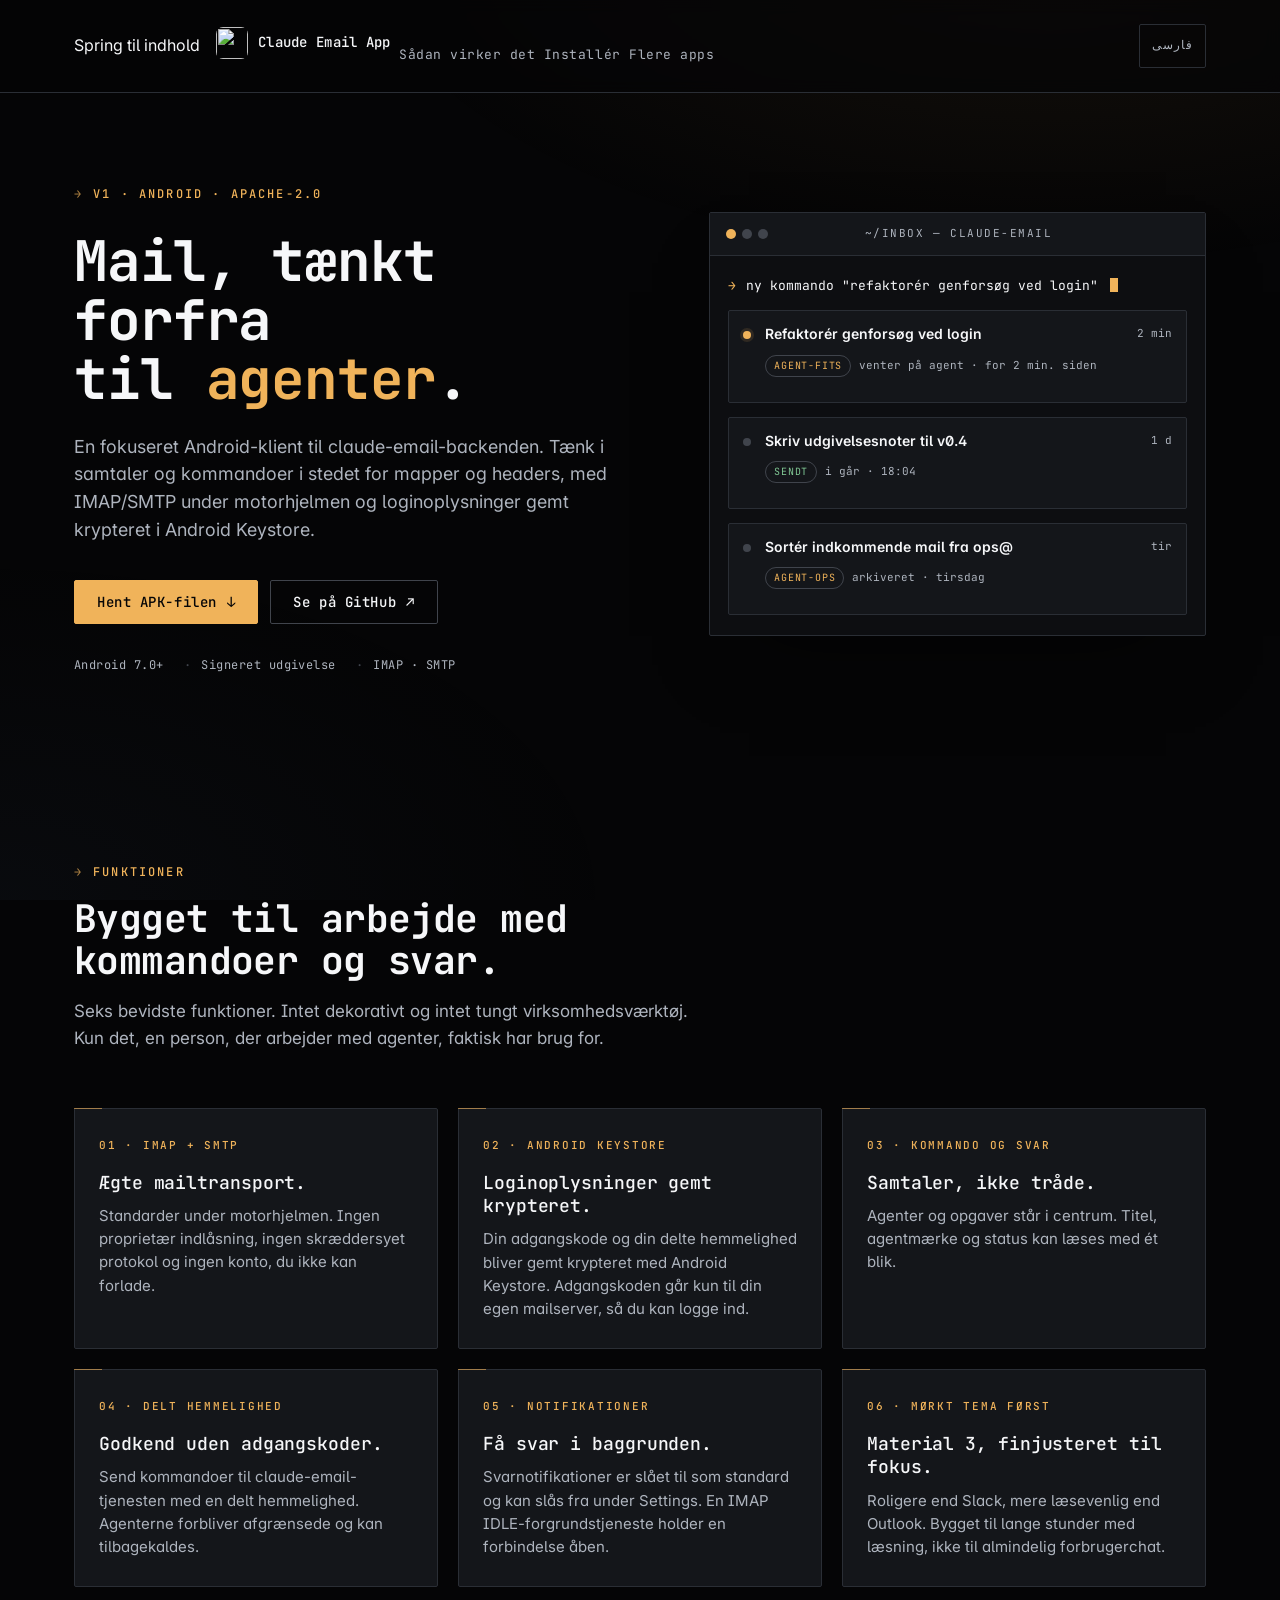
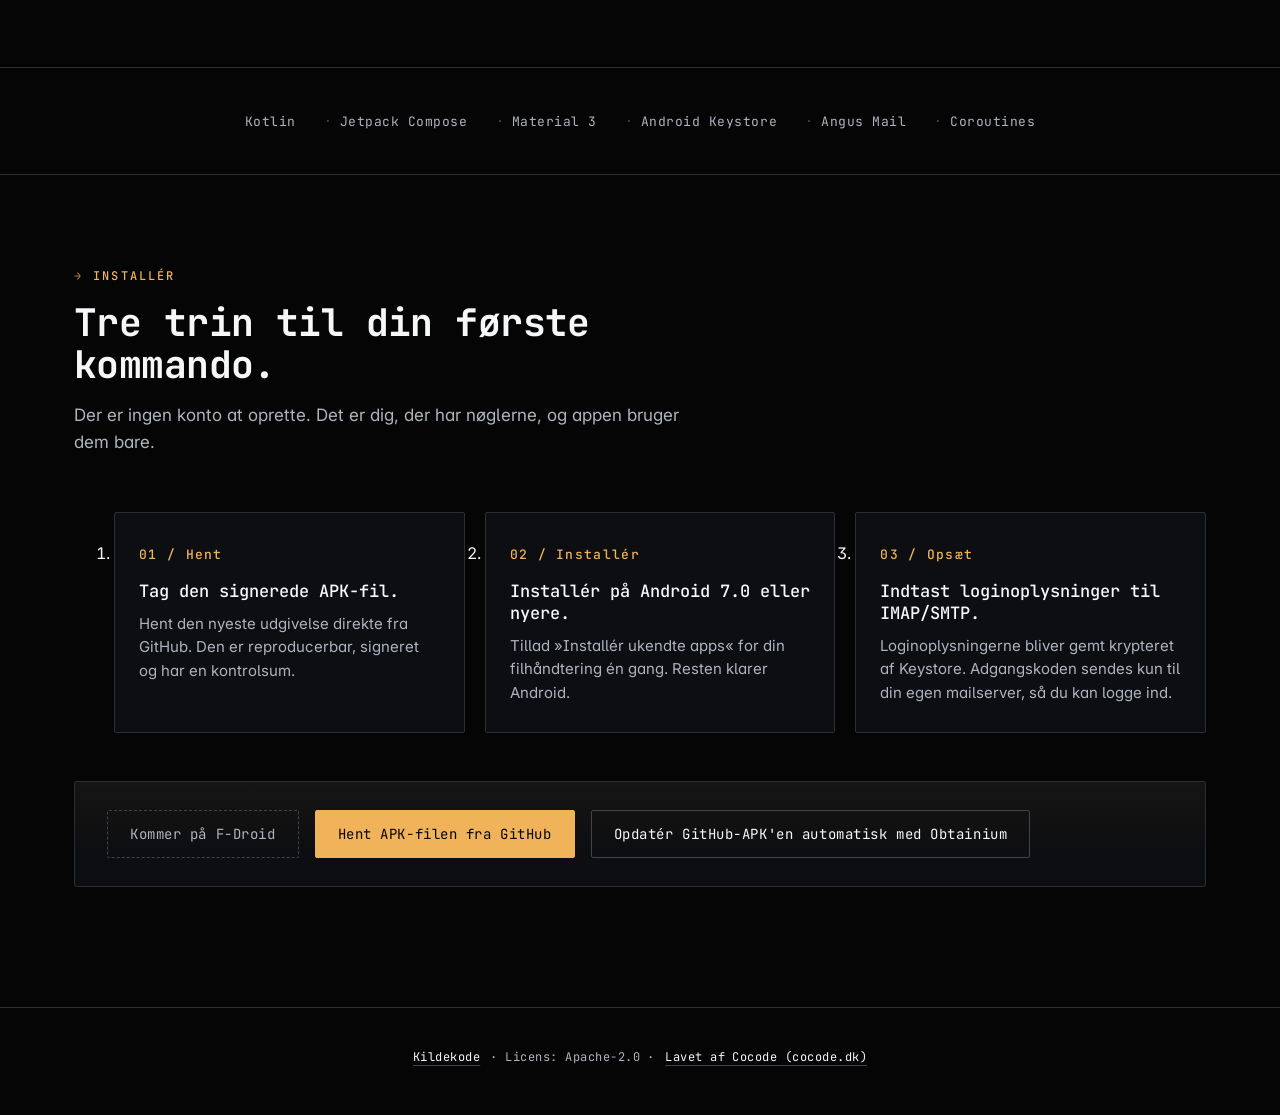
==== website/da/index.html @ 22bab73a "feat: Danish app text, store listing and site (draft for review) Adds values-da/strings.xml, the da-" ====
<!doctype html>
<html lang="da">
<head>
  <meta charset="utf-8" />
  <meta name="viewport" content="width=device-width, initial-scale=1, viewport-fit=cover" />
  <meta name="color-scheme" content="dark" />
  <meta name="theme-color" content="#050506" />

  <title>Claude Email: Android-mailklient til claude-email-agenter</title>
  <meta name="description" content="Fokuseret Android-mailklient til claude-email-backenden. IMAP/SMTP, loginoplysninger gemt med Android Keystore og en brugerflade bygget om kommandoer og svar til agenter og opgaver." />
  <meta name="robots" content="index, follow" />
  <link rel="canonical" href="https://cocodedk.github.io/Claude-Email-App/da/" />
  <link rel="icon" type="image/svg+xml" href="../favicon.svg" />

  <link rel="alternate" hreflang="en"        href="https://cocodedk.github.io/Claude-Email-App/" />
  <link rel="alternate" hreflang="da"        href="https://cocodedk.github.io/Claude-Email-App/da/" />
  <link rel="alternate" hreflang="fa"        href="https://cocodedk.github.io/Claude-Email-App/fa/" />
  <link rel="alternate" hreflang="x-default" href="https://cocodedk.github.io/Claude-Email-App/" />

  <meta property="og:type" content="website" />
  <meta property="og:site_name" content="Claude Email" />
  <meta property="og:title" content="Claude Email: Android-mailklient til claude-email-agenter" />
  <meta property="og:description" content="Fokuseret Android-mailklient til claude-email-backenden. IMAP/SMTP, krypteret lagring af loginoplysninger og en brugerflade bygget om kommandoer og svar." />
  <meta property="og:url" content="https://cocodedk.github.io/Claude-Email-App/da/" />
  <meta property="og:image" content="https://cocodedk.github.io/Claude-Email-App/og.png" />
  <meta property="og:image:width" content="1200" />
  <meta property="og:image:height" content="630" />
  <meta property="og:image:alt" content="Claude Email: Android-klient til claude-email-backenden" />
  <meta property="og:locale" content="da_DK" />
  <meta property="og:locale:alternate" content="en_US" />
  <meta property="og:locale:alternate" content="fa_IR" />

  <meta name="twitter:card" content="summary_large_image" />
  <meta name="twitter:title" content="Claude Email: Android-mailklient til claude-email-agenter" />
  <meta name="twitter:description" content="Fokuseret Android-mailklient til claude-email-backenden." />
  <meta name="twitter:image" content="https://cocodedk.github.io/Claude-Email-App/og.png" />
  <meta name="twitter:image:alt" content="Claude Email: Android-klient" />

  <link rel="preconnect" href="https://fonts.googleapis.com" />
  <link rel="preconnect" href="https://fonts.gstatic.com" crossorigin />
  <link href="https://fonts.googleapis.com/css2?family=Inter:wght@400;500;600&family=JetBrains+Mono:wght@400;500;700&display=swap" rel="stylesheet" />

  <link rel="stylesheet" href="../styles.css" />
  <link rel="stylesheet" href="../css/shared-blocks.css" />

  <script type="application/ld+json">
  {
    "@context": "https://schema.org",
    "@type": "MobileApplication",
    "name": "Claude Email",
    "inLanguage": "da",
    "description": "Android-mailklient til claude-email-backenden. IMAP/SMTP, loginoplysninger gemt med Android Keystore og en brugerflade bygget om kommandoer og svar.",
    "url": "https://cocodedk.github.io/Claude-Email-App/da/",
    "downloadUrl": "https://github.com/cocodedk/Claude-Email-App/releases/latest/download/Claude-Email-App.apk",
    "applicationCategory": "CommunicationApplication",
    "operatingSystem": "Android 7.0+",
    "offers": { "@type": "Offer", "price": "0", "priceCurrency": "USD" },
    "author": {
      "@type": "Person",
      "name": "Babak Bandpey",
      "url": "https://cocode.dk",
      "sameAs": ["https://linkedin.com/in/babakbandpey", "https://github.com/cocodedk"]
    },
    "codeRepository": "https://github.com/cocodedk/Claude-Email-App"
  }
  </script>
</head>
<body>

  <header class="site-header">
    <div class="container nav nav-shared">
      <!-- cocode-apps:nav:start -->
<link rel="stylesheet" href="/Claude-Email-App/css/cocode-nav.css">
<a class="skip" href="#main">Spring til indhold</a>
<nav class="cocode-nav" aria-label="Claude Email App">
  <a class="brand" href="/Claude-Email-App/da/" data-nav="home" aria-current="page"><img src="/Claude-Email-App/img/icon.png" alt="" width="32" height="32">Claude Email App</a>
  <a href="/Claude-Email-App/da/#how" data-nav="how">Sådan virker det</a>
  <a href="/Claude-Email-App/da/#install" data-nav="install">Installér</a>
  <a href="https://cocode.dk/" data-nav="more">Flere apps</a>
</nav>
<!-- cocode-apps:nav:end -->
      <a class="lang-switch" href="../fa/" hreflang="fa" lang="fa">فارسی</a>
    </div>
  </header>

  <main id="main">

    <!-- Hero -->
    <section class="hero">
      <div class="container hero-grid">
        <div class="hero-copy">
          <p class="eyebrow hero-eyebrow reveal d1">v1 · Android · Apache-2.0</p>
          <h1 class="hero-title reveal d2">
            Mail, tænkt forfra<br/>
            til <span class="accent">agenter</span>.
          </h1>
          <p class="hero-sub reveal d3">
            En fokuseret Android-klient til claude-email-backenden. Tænk i samtaler og kommandoer i stedet for mapper og headers, med IMAP/SMTP under motorhjelmen og loginoplysninger gemt krypteret i Android Keystore.
          </p>
          <div class="hero-cta reveal d3">
            <a class="btn btn-primary"
               href="https://github.com/cocodedk/Claude-Email-App/releases/latest/download/Claude-Email-App.apk"
               rel="noreferrer">
              Hent APK-filen
              <span class="arrow" aria-hidden="true">↓</span>
            </a>
            <a class="btn btn-secondary" href="https://github.com/cocodedk/Claude-Email-App" target="_blank" rel="noreferrer">
              Se på GitHub
              <span aria-hidden="true">↗</span>
            </a>
          </div>
          <div class="hero-meta reveal d4">
            <span>Android 7.0+</span>
            <span>Signeret udgivelse</span>
            <span>IMAP · SMTP</span>
          </div>
        </div>

        <aside class="hero-visual reveal d4" aria-hidden="true">
          <div class="terminal">
            <div class="terminal-bar">
              <span class="terminal-dots">
                <i class="terminal-dot is-amber"></i>
                <i class="terminal-dot"></i>
                <i class="terminal-dot"></i>
              </span>
              <span class="terminal-title">~/inbox &mdash; claude-email</span>
              <span style="width:40px"></span>
            </div>
            <div class="terminal-body">
              <div class="prompt-line">
                <span class="p-sym">→</span>
                <span class="p-cmd">ny kommando "refaktorér genforsøg ved login"</span>
                <span class="cursor" aria-hidden="true"></span>
              </div>

              <article class="thread-card">
                <span class="thread-dot" aria-label="ulæst"></span>
                <div>
                  <h3 class="thread-title">Refaktorér genforsøg ved login</h3>
                  <p class="thread-meta">
                    <span class="badge">agent-fits</span>
                    <span>venter på agent · for 2 min. siden</span>
                  </p>
                </div>
                <span class="thread-time">2 min</span>
              </article>

              <article class="thread-card">
                <span class="thread-dot is-muted" aria-label="læst"></span>
                <div>
                  <h3 class="thread-title">Skriv udgivelsesnoter til v0.4</h3>
                  <p class="thread-meta">
                    <span class="badge is-green">sendt</span>
                    <span>i går · 18:04</span>
                  </p>
                </div>
                <span class="thread-time">1 d</span>
              </article>

              <article class="thread-card">
                <span class="thread-dot is-muted" aria-label="læst"></span>
                <div>
                  <h3 class="thread-title">Sortér indkommende mail fra ops@</h3>
                  <p class="thread-meta">
                    <span class="badge">agent-ops</span>
                    <span>arkiveret · tirsdag</span>
                  </p>
                </div>
                <span class="thread-time">tir</span>
              </article>
            </div>
          </div>
        </aside>
      </div>
    </section>

    <!-- Features -->
    <section class="section" id="how">
      <div class="container">
        <header class="section-head">
          <p class="eyebrow section-eyebrow">Funktioner</p>
          <h2 class="section-title">Bygget til arbejde med kommandoer og svar.</h2>
          <p class="section-lede">
            Seks bevidste funktioner. Intet dekorativt og intet tungt virksomhedsværktøj. Kun det, en person, der arbejder med agenter, faktisk har brug for.
          </p>
        </header>

        <div class="features">
          <article class="feature">
            <span class="feature-label">01 · IMAP + SMTP</span>
            <h3 class="feature-title">Ægte mailtransport.</h3>
            <p class="feature-desc">Standarder under motorhjelmen. Ingen proprietær indlåsning, ingen skræddersyet protokol og ingen konto, du ikke kan forlade.</p>
          </article>

          <article class="feature">
            <span class="feature-label">02 · Android Keystore</span>
            <h3 class="feature-title">Loginoplysninger gemt krypteret.</h3>
            <p class="feature-desc">Din adgangskode og din delte hemmelighed bliver gemt krypteret med Android Keystore. Adgangskoden går kun til din egen mailserver, så du kan logge ind.</p>
          </article>

          <article class="feature">
            <span class="feature-label">03 · Kommando og svar</span>
            <h3 class="feature-title">Samtaler, ikke tråde.</h3>
            <p class="feature-desc">Agenter og opgaver står i centrum. Titel, agentmærke og status kan læses med ét blik.</p>
          </article>

          <article class="feature">
            <span class="feature-label">04 · Delt hemmelighed</span>
            <h3 class="feature-title">Godkend uden adgangskoder.</h3>
            <p class="feature-desc">Send kommandoer til claude-email-tjenesten med en delt hemmelighed. Agenterne forbliver afgrænsede og kan tilbagekaldes.</p>
          </article>

          <article class="feature">
            <span class="feature-label">05 · Notifikationer</span>
            <h3 class="feature-title">Få svar i baggrunden.</h3>
            <p class="feature-desc">Svarnotifikationer er slået til som standard og kan slås fra under Settings. En IMAP IDLE-forgrundstjeneste holder en forbindelse åben.</p>
          </article>

          <article class="feature">
            <span class="feature-label">06 · Mørkt tema først</span>
            <h3 class="feature-title">Material 3, finjusteret til fokus.</h3>
            <p class="feature-desc">Roligere end Slack, mere læsevenlig end Outlook. Bygget til lange stunder med læsning, ikke til almindelig forbrugerchat.</p>
          </article>
        </div>
      </div>
    </section>

    <!-- Architecture strip -->
    <section class="arch" aria-label="Bygget med">
      <div class="container">
        <ul class="arch-list">
          <li>Kotlin</li>
          <li>Jetpack Compose</li>
          <li>Material 3</li>
          <li>Android Keystore</li>
          <li>Angus Mail</li>
          <li>Coroutines</li>
        </ul>
      </div>
    </section>

    <!-- Install -->
    <section class="section" id="install">
      <div class="container">
        <header class="section-head">
          <p class="eyebrow section-eyebrow">Installér</p>
          <h2 class="section-title">Tre trin til din første kommando.</h2>
          <p class="section-lede">
            Der er ingen konto at oprette. Det er dig, der har nøglerne, og appen bruger dem bare.
          </p>
        </header>

        <ol class="install-grid" role="list">
          <li class="step">
            <span class="step-number">01 / Hent</span>
            <h3 class="step-title">Tag den signerede APK-fil.</h3>
            <p class="step-body">Hent den nyeste udgivelse direkte fra GitHub. Den er reproducerbar, signeret og har en kontrolsum.</p>
          </li>
          <li class="step">
            <span class="step-number">02 / Installér</span>
            <h3 class="step-title">Installér på Android 7.0 eller nyere.</h3>
            <p class="step-body">Tillad &raquo;Installér ukendte apps&laquo; for din filhåndtering én gang. Resten klarer Android.</p>
          </li>
          <li class="step">
            <span class="step-number">03 / Opsæt</span>
            <h3 class="step-title">Indtast loginoplysninger til IMAP/SMTP.</h3>
            <p class="step-body">Loginoplysningerne bliver gemt krypteret af Keystore. Adgangskoden sendes kun til din egen mailserver, så du kan logge ind.</p>
          </li>
        </ol>

        <div class="install-box">
          <!-- cocode-apps:install:start -->
<ul class="install" role="list">
  <li><p class="fdroid-soon">Kommer på F-Droid</p></li>
  <li><a href="https://github.com/cocodedk/Claude-Email-App/releases/latest/download/Claude-Email-App.apk">Hent APK-filen fra GitHub</a></li>
  <li><a href="https://apps.obtainium.imranr.dev/redirect?r=obtainium://add/https://github.com/cocodedk/Claude-Email-App">Opdatér GitHub-APK&#x27;en automatisk med Obtainium</a></li>
</ul>
<!-- cocode-apps:install:end -->
        </div>
      </div>
    </section>

  </main>

  <div class="site-footer">
    <div class="container">
      <!-- cocode-apps:footer:start -->
<footer class="cocode-footer">
  <a href="https://github.com/cocodedk/Claude-Email-App">Kildekode</a> ·
  Licens: Apache-2.0 ·
  <a href="https://cocode.dk/">Lavet af Cocode (cocode.dk)</a>
</footer>
<!-- cocode-apps:footer:end -->
    </div>
  </div>

</body>
</html>
---- website/styles.css ----
/* ==========================================================================
   Claude Email — Landing site
   Shared stylesheet for English (LTR) and Persian (RTL) pages.
   Palette mirrors app/src/main/java/com/cocode/claudeemailapp/ui/theme/Color.kt
   ========================================================================== */

:root {
  /* Palette — from Color.kt (do not add new colours) */
  --pitch-black:     #050506;
  --carbon:          #0D0E11;
  --graphite:        #14161A;
  --graphite-soft:   #1B1E24;
  --border-strong:   #40444C;
  --border-soft:     #2A2E35;
  --snow:            #F6F7F9;
  --snow-muted:      #AEB4BE;
  --signal-amber:    #F0B35A;
  --signal-blue:     #8AB4F8;
  --signal-green:    #81C995;
  --signal-red:      #F28B82;

  /* Type */
  --mono:  "JetBrains Mono", ui-monospace, SFMono-Regular, Menlo, monospace;
  --sans:  "Inter", system-ui, -apple-system, Segoe UI, Roboto, sans-serif;

  /* Rhythm */
  --container: 1180px;
  --gutter-lg: 80px;
  --gutter-md: 48px;
  --radius: 2px;
}

/* Reset ------------------------------------------------------------------- */
*, *::before, *::after { box-sizing: border-box; }
html, body { margin: 0; padding: 0; }
html { scroll-behavior: smooth; }
body {
  background: var(--pitch-black);
  color: var(--snow);
  font-family: var(--sans);
  font-size: 16px;
  line-height: 1.6;
  font-feature-settings: "ss01", "ss02", "cv11";
  -webkit-font-smoothing: antialiased;
  -moz-osx-font-smoothing: grayscale;
  text-rendering: optimizeLegibility;
  overflow-x: hidden;
  min-height: 100vh;
}
a { color: inherit; text-decoration: none; }
img, svg { display: block; max-width: 100%; }

/* Ambient background — a single, calm radial glow, amber-tinged */
body::before {
  content: "";
  position: fixed;
  inset: 0;
  pointer-events: none;
  background:
    radial-gradient(1200px 600px at 82% -10%, rgba(240, 179, 90, 0.08), transparent 60%),
    radial-gradient(900px 500px at 0% 100%, rgba(138, 180, 248, 0.035), transparent 70%);
  z-index: 0;
}
body > * { position: relative; z-index: 1; }

/* Focus states — 2px SignalAmber ------------------------------------------ */
:focus-visible {
  outline: 2px solid var(--signal-amber);
  outline-offset: 2px;
  border-radius: var(--radius);
}

/* Selection */
::selection { background: var(--signal-amber); color: var(--pitch-black); }

/* Container --------------------------------------------------------------- */
.container {
  width: 100%;
  max-width: var(--container);
  margin-inline: auto;
  padding-inline: 24px;
}

/* Header / Nav ------------------------------------------------------------ */
.site-header {
  padding: 24px 0;
  border-bottom: 1px solid var(--border-soft);
  background: rgba(5, 5, 6, 0.7);
  backdrop-filter: blur(8px);
  -webkit-backdrop-filter: blur(8px);
  position: sticky;
  top: 0;
  z-index: 50;
}
.nav {
  display: flex;
  align-items: center;
  justify-content: space-between;
  gap: 16px;
}
.brand {
  display: inline-flex;
  align-items: center;
  gap: 10px;
  font-family: var(--mono);
  font-weight: 500;
  font-size: 14px;
  letter-spacing: 0.02em;
  color: var(--snow);
}
.brand-mark {
  width: 22px;
  height: 22px;
  display: inline-grid;
  place-items: center;
  background: var(--graphite);
  border: 1px solid var(--border-strong);
  border-radius: var(--radius);
  color: var(--signal-amber);
}
.brand-mark svg { width: 14px; height: 14px; }
.brand-name { color: var(--snow); }
.brand-slash { color: var(--snow-muted); }
.brand-suffix { color: var(--signal-amber); }

.nav-actions {
  display: inline-flex;
  align-items: center;
  gap: 8px;
}
.lang-switch {
  font-family: var(--mono);
  font-size: 12px;
  letter-spacing: 0.08em;
  text-transform: uppercase;
  color: var(--snow-muted);
  padding: 8px 12px;
  border: 1px solid var(--border-soft);
  border-radius: var(--radius);
  transition: color .15s, border-color .15s, background-color .15s;
}
.lang-switch:hover { color: var(--snow); border-color: var(--border-strong); background: var(--graphite); }

/* Buttons ----------------------------------------------------------------- */
.btn {
  display: inline-flex;
  align-items: center;
  justify-content: center;
  gap: 10px;
  padding: 14px 22px;
  font-family: var(--mono);
  font-weight: 500;
  font-size: 14px;
  letter-spacing: 0.04em;
  line-height: 1;
  border-radius: var(--radius);
  border: 1px solid transparent;
  cursor: pointer;
  transition: background-color .15s, color .15s, border-color .15s, transform .15s;
  white-space: nowrap;
}
.btn-primary {
  background: var(--signal-amber);
  color: var(--pitch-black);
  border-color: var(--signal-amber);
}
.btn-primary:hover { background: #FFC672; border-color: #FFC672; }
.btn-primary .arrow { color: var(--pitch-black); }
.btn-secondary {
  background: transparent;
  color: var(--snow);
  border-color: var(--border-strong);
}
.btn-secondary:hover { border-color: var(--snow); background: var(--graphite); }
.btn-ghost {
  background: transparent;
  color: var(--snow-muted);
  border: 1px solid var(--border-soft);
  padding: 10px 14px;
  font-size: 12px;
}
.btn-ghost:hover { color: var(--snow); border-color: var(--border-strong); }

/* Eyebrow label ----------------------------------------------------------- */
.eyebrow {
  display: inline-flex;
  align-items: center;
  gap: 10px;
  font-family: var(--mono);
  font-size: 12px;
  font-weight: 500;
  letter-spacing: 0.18em;
  text-transform: uppercase;
  color: var(--signal-amber);
}
.eyebrow::before {
  content: "→";
  color: var(--signal-amber);
  opacity: 0.7;
}
[dir="rtl"] .eyebrow::before { content: "←"; }

/* Hero -------------------------------------------------------------------- */
.hero {
  padding: var(--gutter-lg) 0 calc(var(--gutter-lg) + 16px);
  position: relative;
}
.hero-grid {
  display: grid;
  grid-template-columns: 1.15fr 1fr;
  gap: 64px;
  align-items: center;
}
.hero-copy { max-width: 620px; }
.hero-eyebrow { margin-bottom: 28px; }
.hero-title {
  font-family: var(--mono);
  font-weight: 700;
  font-size: clamp(32px, 5.6vw, 56px);
  line-height: 1.05;
  letter-spacing: -0.02em;
  margin: 0 0 24px;
  color: var(--snow);
}
.hero-title .accent { color: var(--signal-amber); }
.hero-sub {
  font-size: clamp(17px, 1.4vw, 20px);
  line-height: 1.55;
  color: var(--snow-muted);
  margin: 0 0 36px;
  max-width: 52ch;
}
.hero-cta {
  display: flex;
  flex-wrap: wrap;
  gap: 12px;
  margin-bottom: 32px;
}
.hero-meta {
  display: flex;
  flex-wrap: wrap;
  gap: 20px;
  font-family: var(--mono);
  font-size: 12px;
  color: var(--snow-muted);
  letter-spacing: 0.04em;
}
.hero-meta span::before {
  content: "·";
  margin-inline-end: 10px;
  color: var(--border-strong);
}
.hero-meta span:first-child::before { content: none; }

/* Hero ornament — terminal panel with conversation preview --------------- */
.hero-visual {
  position: relative;
  isolation: isolate;
}
.terminal {
  background: var(--carbon);
  border: 1px solid var(--border-soft);
  border-radius: var(--radius);
  overflow: hidden;
  box-shadow:
    0 1px 0 rgba(255, 255, 255, 0.02) inset,
    0 40px 80px -40px rgba(0, 0, 0, 0.6);
  font-family: var(--mono);
  font-size: 13px;
}
.terminal-bar {
  display: flex;
  align-items: center;
  justify-content: space-between;
  padding: 12px 16px;
  border-bottom: 1px solid var(--border-soft);
  background: var(--graphite);
}
.terminal-dots {
  display: inline-flex;
  gap: 6px;
}
.terminal-dot {
  width: 10px;
  height: 10px;
  border-radius: 50%;
  background: var(--border-strong);
}
.terminal-dot.is-amber { background: var(--signal-amber); }
.terminal-title {
  font-size: 11px;
  letter-spacing: 0.14em;
  text-transform: uppercase;
  color: var(--snow-muted);
}
.terminal-body {
  padding: 20px 18px;
  display: grid;
  gap: 14px;
}
.prompt-line {
  color: var(--snow-muted);
  display: flex;
  gap: 10px;
  align-items: baseline;
}
.prompt-line .p-sym { color: var(--signal-amber); }
.prompt-line .p-cmd { color: var(--snow); }
.cursor {
  display: inline-block;
  width: 8px;
  height: 14px;
  background: var(--signal-amber);
  margin-inline-start: 2px;
  transform: translateY(2px);
  animation: blink 1.1s steps(2) infinite;
}
@keyframes blink { 50% { opacity: 0; } }

.thread-card {
  display: grid;
  grid-template-columns: auto 1fr auto;
  gap: 14px;
  align-items: start;
  padding: 14px 14px;
  background: var(--graphite);
  border: 1px solid var(--border-soft);
  border-radius: var(--radius);
  transition: border-color .2s;
}
.thread-card:hover { border-color: var(--border-strong); }
.thread-dot {
  width: 8px;
  height: 8px;
  border-radius: 50%;
  background: var(--signal-amber);
  margin-top: 6px;
  box-shadow: 0 0 0 3px rgba(240, 179, 90, 0.12);
}
.thread-dot.is-muted { background: var(--border-strong); box-shadow: none; }
.thread-title {
  font-family: var(--sans);
  font-size: 14px;
  font-weight: 600;
  color: var(--snow);
  margin: 0 0 4px;
  line-height: 1.3;
}
.thread-meta {
  font-size: 11px;
  color: var(--snow-muted);
  display: flex;
  align-items: center;
  gap: 8px;
  flex-wrap: wrap;
}
.badge {
  display: inline-flex;
  align-items: center;
  padding: 2px 8px;
  border: 1px solid var(--border-strong);
  border-radius: 999px;
  font-size: 10px;
  letter-spacing: 0.08em;
  text-transform: uppercase;
  color: var(--signal-amber);
}
.badge.is-green { color: var(--signal-green); }
.thread-time {
  font-size: 11px;
  color: var(--snow-muted);
  white-space: nowrap;
}

/* Section scaffolding ---------------------------------------------------- */
.section { padding: var(--gutter-lg) 0; }
.section-head { margin-bottom: 56px; max-width: 720px; }
.section-eyebrow { margin-bottom: 16px; }
.section-title {
  font-family: var(--mono);
  font-weight: 700;
  font-size: clamp(28px, 3.4vw, 38px);
  line-height: 1.1;
  letter-spacing: -0.015em;
  margin: 0 0 16px;
  color: var(--snow);
}
.section-lede {
  font-size: 17px;
  color: var(--snow-muted);
  margin: 0;
  max-width: 56ch;
  line-height: 1.6;
}

/* Features grid ----------------------------------------------------------- */
.features {
  display: grid;
  grid-template-columns: repeat(3, minmax(0, 1fr));
  gap: 20px;
}
.feature {
  background: var(--graphite);
  border: 1px solid var(--border-soft);
  border-top-left-radius: 1px;
  border-top-right-radius: var(--radius);
  border-bottom-right-radius: var(--radius);
  border-bottom-left-radius: var(--radius);
  padding: 28px 24px;
  transition: border-color .2s, background-color .2s;
  position: relative;
}
.feature::before {
  /* subtle code-block corner accent */
  content: "";
  position: absolute;
  top: -1px;
  inset-inline-start: -1px;
  width: 28px;
  height: 1px;
  background: var(--signal-amber);
  opacity: 0.6;
}
.feature:hover { border-color: var(--border-strong); background: var(--graphite-soft); }
.feature-label {
  font-family: var(--mono);
  font-size: 11px;
  font-weight: 500;
  letter-spacing: 0.16em;
  text-transform: uppercase;
  color: var(--signal-amber);
  margin-bottom: 16px;
  display: block;
}
.feature-title {
  font-family: var(--mono);
  font-size: 18px;
  font-weight: 500;
  line-height: 1.3;
  color: var(--snow);
  margin: 0 0 10px;
  letter-spacing: -0.005em;
}
.feature-desc {
  font-size: 15px;
  color: var(--snow-muted);
  line-height: 1.55;
  margin: 0;
}

/* Architecture strip ----------------------------------------------------- */
.arch {
  padding: 40px 0;
  border-top: 1px solid var(--border-soft);
  border-bottom: 1px solid var(--border-soft);
  text-align: center;
}
.arch-list {
  display: inline-flex;
  flex-wrap: wrap;
  justify-content: center;
  gap: 10px 22px;
  font-family: var(--mono);
  font-size: 13px;
  color: var(--snow-muted);
  letter-spacing: 0.04em;
  margin: 0;
  padding: 0;
  list-style: none;
}
.arch-list li { position: relative; padding-inline-start: 22px; }
.arch-list li:first-child { padding-inline-start: 0; }
.arch-list li:not(:first-child)::before {
  content: "·";
  position: absolute;
  inset-inline-start: 6px;
  color: var(--border-strong);
}

/* Install ----------------------------------------------------------------- */
.install-grid {
  display: grid;
  grid-template-columns: repeat(3, minmax(0, 1fr));
  gap: 20px;
  counter-reset: step;
}
.step {
  padding: 28px 24px;
  background: var(--carbon);
  border: 1px solid var(--border-soft);
  border-radius: var(--radius);
  position: relative;
}
.step-number {
  font-family: var(--mono);
  font-size: 13px;
  font-weight: 500;
  color: var(--signal-amber);
  letter-spacing: 0.1em;
  margin-bottom: 14px;
  display: block;
}
.step-title {
  font-family: var(--mono);
  font-size: 17px;
  font-weight: 500;
  color: var(--snow);
  margin: 0 0 10px;
  line-height: 1.3;
}
.step-body {
  font-size: 15px;
  color: var(--snow-muted);
  line-height: 1.55;
  margin: 0;
}

.install-cta {
  margin-top: 48px;
  padding: 32px;
  border: 1px solid var(--border-soft);
  border-radius: var(--radius);
  background:
    linear-gradient(180deg, rgba(240, 179, 90, 0.04), transparent 70%),
    var(--carbon);
  display: flex;
  flex-wrap: wrap;
  gap: 20px;
  align-items: center;
  justify-content: space-between;
}
.install-cta-text {
  font-family: var(--mono);
  font-size: 14px;
  color: var(--snow-muted);
  letter-spacing: 0.02em;
  margin: 0;
}
.install-cta-text strong { color: var(--snow); font-weight: 500; }

/* Footer ------------------------------------------------------------------ */
.site-footer {
  border-top: 1px solid var(--border-soft);
  padding: 40px 0 48px;
  margin-top: 40px;
}
.site-footer p {
  font-family: var(--mono);
  font-size: 12px;
  color: var(--snow-muted);
  letter-spacing: 0.04em;
  margin: 0;
  text-align: center;
}
.site-footer a {
  color: var(--snow);
  border-bottom: 1px solid var(--border-soft);
  transition: color .15s, border-color .15s;
}
.site-footer a:hover { color: var(--signal-amber); border-bottom-color: var(--signal-amber); }

/* Reveal animation (light, intentional) ----------------------------------
   Content is always present — animation only softens the entrance. */
.reveal {
  animation: rise .7s ease-out both;
}
.reveal.d1 { animation-delay: .05s; }
.reveal.d2 { animation-delay: .15s; }
.reveal.d3 { animation-delay: .25s; }
.reveal.d4 { animation-delay: .35s; }
@keyframes rise {
  from { opacity: 0; transform: translateY(10px); }
  to   { opacity: 1; transform: translateY(0); }
}

/* Responsive -------------------------------------------------------------- */
@media (max-width: 1040px) {
  .hero-grid { grid-template-columns: 1fr; gap: 48px; }
  .hero-visual { max-width: 520px; }
  .features { grid-template-columns: repeat(2, minmax(0, 1fr)); }
  .install-grid { grid-template-columns: repeat(3, minmax(0, 1fr)); }
}
@media (max-width: 720px) {
  :root { --gutter-lg: 56px; }
  .section { padding: 56px 0; }
  .features { grid-template-columns: 1fr; }
  .install-grid { grid-template-columns: 1fr; }
  .hero { padding: 56px 0; }
  .install-cta { flex-direction: column; align-items: flex-start; }
  .install-cta .btn { width: 100%; }
}
@media (max-width: 480px) {
  .container { padding-inline: 20px; }
  .hero-cta { flex-direction: column; align-items: stretch; }
  .btn { width: 100%; }
  .nav .brand-slash, .nav .brand-suffix { display: none; }
}

/* RTL overrides ----------------------------------------------------------- */
[dir="rtl"] body {
  font-family: "Vazirmatn", var(--sans);
}
[dir="rtl"] .hero-title,
[dir="rtl"] .section-title,
[dir="rtl"] .feature-title,
[dir="rtl"] .step-title {
  font-family: "Vazirmatn", var(--sans);
  letter-spacing: 0;
}
[dir="rtl"] .hero-title {
  font-weight: 700;
  line-height: 1.25;
}
[dir="rtl"] .section-title { line-height: 1.3; }
[dir="rtl"] .eyebrow,
[dir="rtl"] .feature-label,
[dir="rtl"] .step-number,
[dir="rtl"] .hero-meta,
[dir="rtl"] .badge,
[dir="rtl"] .arch-list,
[dir="rtl"] .lang-switch,
[dir="rtl"] .terminal-title,
[dir="rtl"] .site-footer p,
[dir="rtl"] .brand,
[dir="rtl"] .install-cta-text,
[dir="rtl"] .btn {
  /* keep JetBrains Mono for code/version/labels even on Persian page */
  font-family: var(--mono);
}
[dir="rtl"] .hero-sub,
[dir="rtl"] .section-lede,
[dir="rtl"] .feature-desc,
[dir="rtl"] .step-body {
  font-family: "Vazirmatn", var(--sans);
  line-height: 1.85;
}
[dir="rtl"] .feature::before { inset-inline-start: -1px; }

/* Reduced motion --------------------------------------------------------- */
@media (prefers-reduced-motion: reduce) {
  *, *::before, *::after {
    animation-duration: .001ms !important;
    animation-iteration-count: 1 !important;
    transition-duration: .001ms !important;
    scroll-behavior: auto !important;
  }
  .cursor { animation: none; opacity: 1; }
  .reveal { opacity: 1; transform: none; }
}
---- website/css/shared-blocks.css ----
/* Shared cocode-apps blocks (navigation, install, footer), in this site's look.
   The blocks are written by cocode-apps' render between their markers; only the styling is ours.
   Loaded after styles.css, which holds the palette variables used here. */

/* Navigation */
.nav-shared { flex-wrap: wrap; }
.nav-shared .cocode-nav {
  flex: 1 1 auto;
  gap: 0 20px;
  font-family: var(--mono);
  font-size: 13px;
  letter-spacing: 0.04em;
}
.nav-shared .cocode-nav a { color: var(--snow-muted); transition: color .15s; }
.nav-shared .cocode-nav a:hover,
.nav-shared .cocode-nav a[aria-current="page"] { color: var(--snow); }
.nav-shared .cocode-nav .brand { gap: 10px; font-size: 14px; color: var(--snow); }
.nav-shared .cocode-nav .brand img { width: 32px; height: 32px; border-radius: 7px; }
/* The Persian version's switch sits beside the shared navigation; same touch target as its links. */
.nav-shared .lang-switch { display: inline-flex; align-items: center; min-height: 44px; }
.nav-shared .skip:focus {
  background: var(--signal-amber);
  color: var(--pitch-black);
  border-radius: var(--radius);
}

/* Install block */
.install-box {
  margin-top: 48px;
  padding: 28px 32px;
  border: 1px solid var(--border-soft);
  border-radius: var(--radius);
  background:
    linear-gradient(180deg, rgba(240, 179, 90, 0.04), transparent 70%),
    var(--carbon);
}
.install-box .install {
  list-style: none;
  margin: 0;
  padding: 0;
  display: flex;
  flex-wrap: wrap;
  align-items: center;
  gap: 12px 16px;
}
.install-box .install li { margin: 0; }
.install-box .install a,
.install-box .install .fdroid-soon {
  display: inline-flex;
  align-items: center;
  justify-content: center;
  min-height: 48px;
  margin: 0;
  padding: 10px 22px;
  font-family: var(--mono);
  font-size: 14px;
  line-height: 1.35;
  letter-spacing: 0.04em;
  text-align: center;
  color: var(--snow);
  border: 1px solid var(--border-strong);
  border-radius: var(--radius);
  transition: background-color .15s, border-color .15s;
}
.install-box .install .fdroid-soon { color: var(--snow-muted); border-style: dashed; }
.install-box .install a:hover { border-color: var(--snow); background: var(--graphite); }
/* The second item is always the GitHub APK: F-Droid comes first, Obtainium last. */
.install-box .install li:nth-child(2) a {
  background: var(--signal-amber);
  border-color: var(--signal-amber);
  color: var(--pitch-black);
}
.install-box .install li:nth-child(2) a:hover { background: #FFC672; border-color: #FFC672; }

/* Footer */
.site-footer .cocode-footer {
  display: flex;
  flex-wrap: wrap;
  align-items: center;
  justify-content: center;
  gap: 0 0.6ch;
  font-family: var(--mono);
  font-size: 12px;
  letter-spacing: 0.04em;
  color: var(--snow-muted);
  text-align: center;
}
.site-footer .cocode-footer a {
  padding: 0 6px;
  color: var(--snow);
  border-bottom: 0;
  text-decoration: underline;
  text-decoration-color: var(--border-strong);
  text-underline-offset: 4px;
}
.site-footer .cocode-footer a:hover { color: var(--signal-amber); text-decoration-color: var(--signal-amber); }

@media (max-width: 720px) {
  .install-box { padding: 24px 20px; }
}
@media (max-width: 480px) {
  .install-box .install { flex-direction: column; align-items: stretch; }
  .install-box .install a,
  .install-box .install .fdroid-soon { width: 100%; }
}
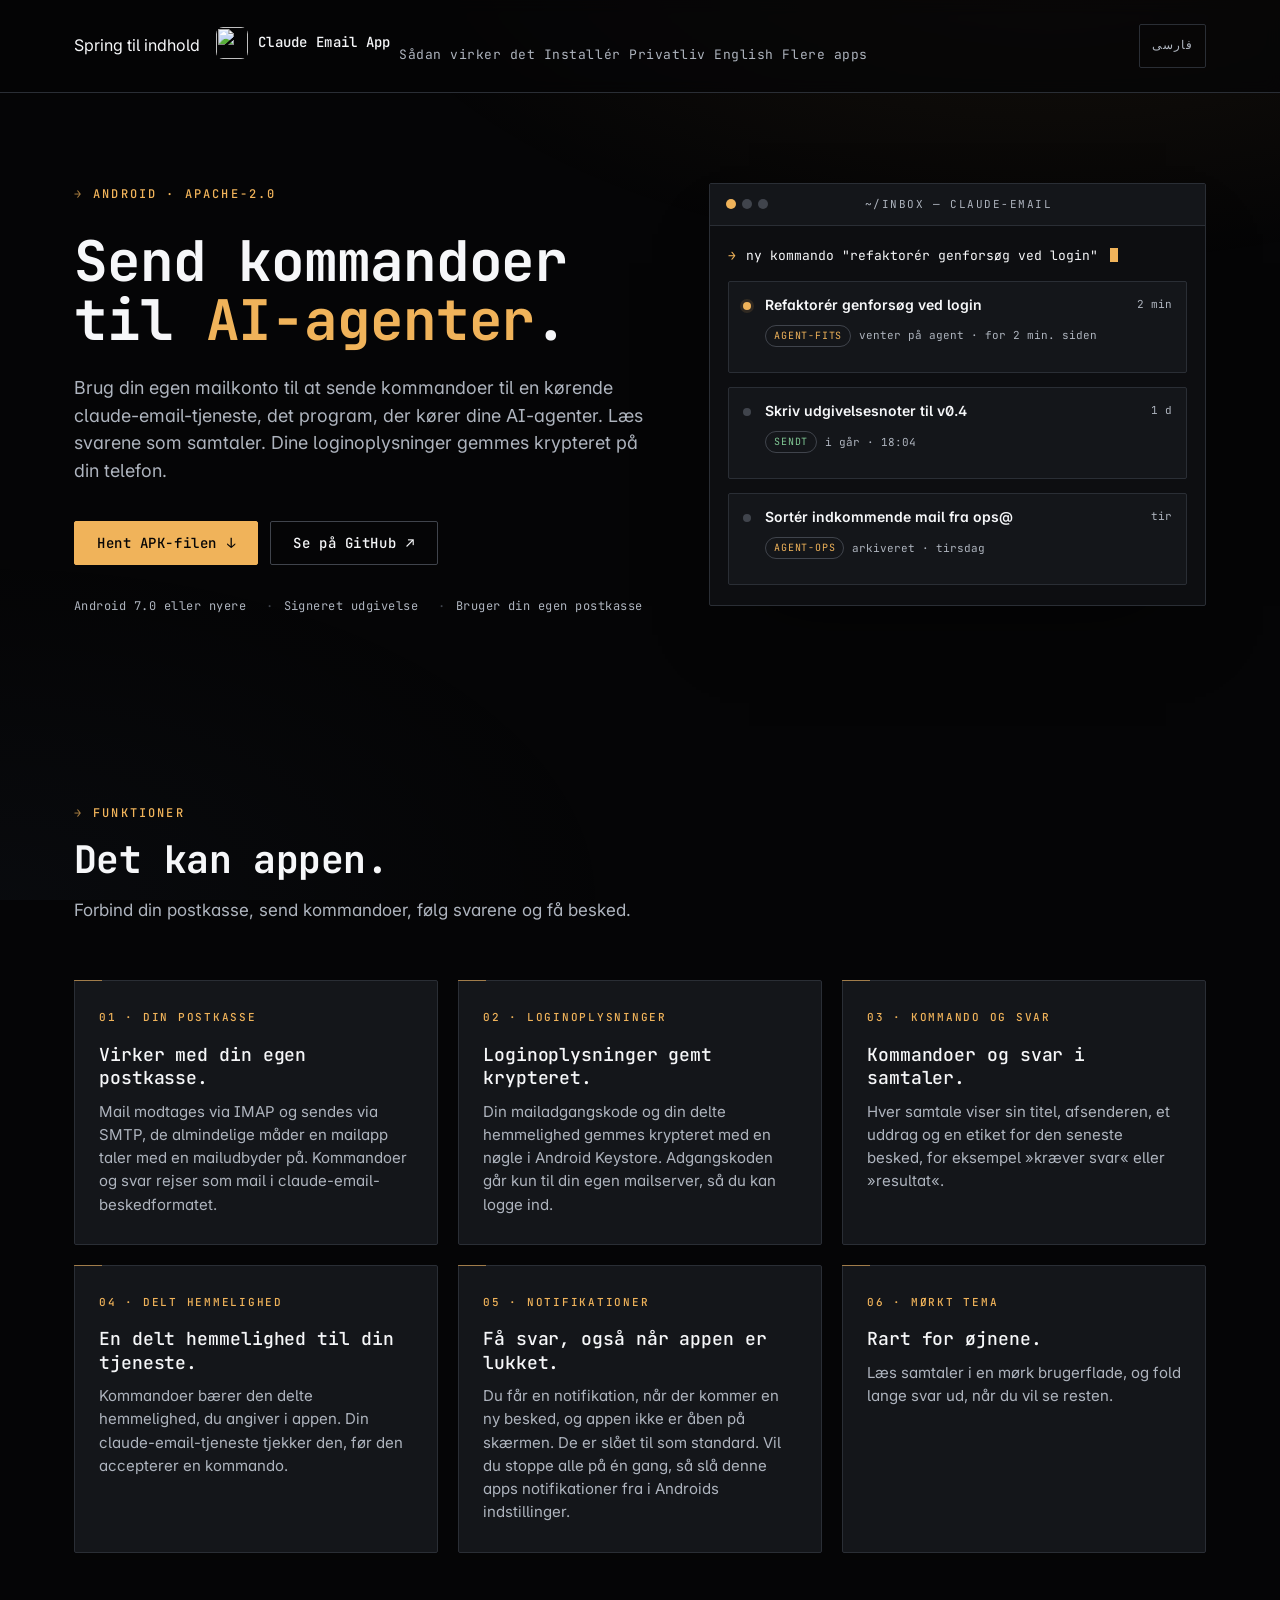
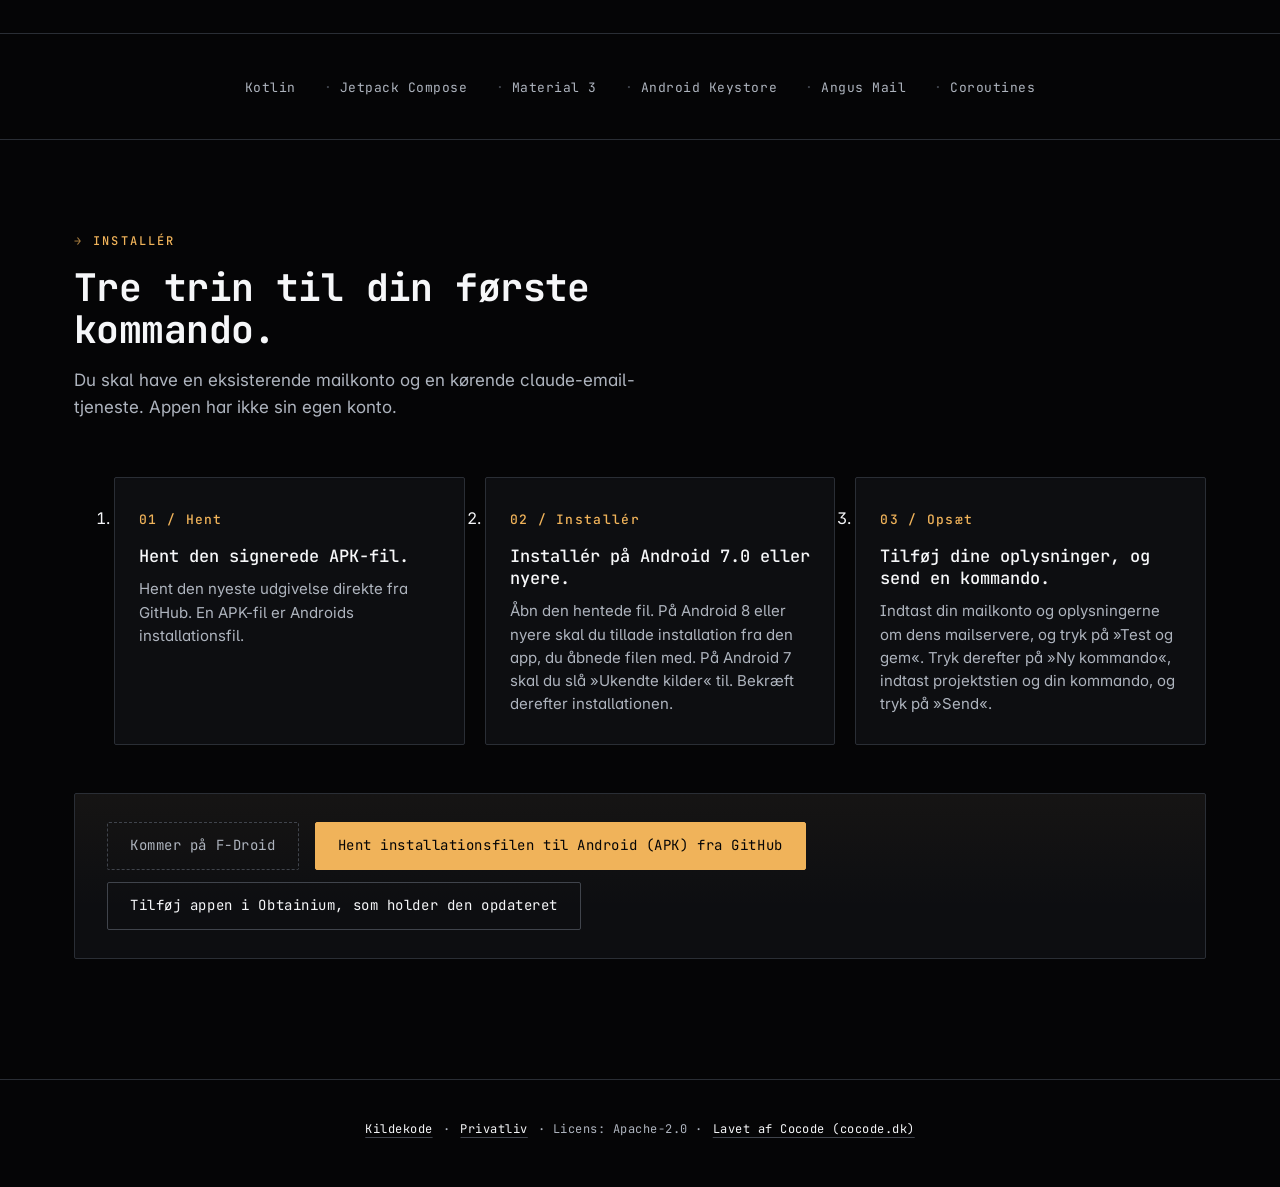
==== commit 8b576abf: "feat: Danish, and every language brought up to date (needs review) On top of the in-app pull request" ====
--- a/website/da/index.html
+++ b/website/da/index.html
@@ -6,8 +6,8 @@
   <meta name="color-scheme" content="dark" />
   <meta name="theme-color" content="#050506" />
 
-  <title>Claude Email: Android-mailklient til claude-email-agenter</title>
-  <meta name="description" content="Fokuseret Android-mailklient til claude-email-backenden. IMAP/SMTP, loginoplysninger gemt med Android Keystore og en brugerflade bygget om kommandoer og svar til agenter og opgaver." />
+  <title>Claude Email: send kommandoer til AI-agenter fra Android</title>
+  <meta name="description" content="Send kommandoer til AI-agenter og læs deres svar på Android. Kræver din mailkonto og en kørende claude-email-tjeneste." />
   <meta name="robots" content="index, follow" />
   <link rel="canonical" href="https://cocodedk.github.io/Claude-Email-App/da/" />
   <link rel="icon" type="image/svg+xml" href="../favicon.svg" />
@@ -19,20 +19,20 @@
 
   <meta property="og:type" content="website" />
   <meta property="og:site_name" content="Claude Email" />
-  <meta property="og:title" content="Claude Email: Android-mailklient til claude-email-agenter" />
-  <meta property="og:description" content="Fokuseret Android-mailklient til claude-email-backenden. IMAP/SMTP, krypteret lagring af loginoplysninger og en brugerflade bygget om kommandoer og svar." />
+  <meta property="og:title" content="Claude Email: send kommandoer til AI-agenter fra Android" />
+  <meta property="og:description" content="Send kommandoer til AI-agenter og læs deres svar med din mailkonto og claude-email-tjenesten." />
   <meta property="og:url" content="https://cocodedk.github.io/Claude-Email-App/da/" />
   <meta property="og:image" content="https://cocodedk.github.io/Claude-Email-App/og.png" />
   <meta property="og:image:width" content="1200" />
   <meta property="og:image:height" content="630" />
-  <meta property="og:image:alt" content="Claude Email: Android-klient til claude-email-backenden" />
+  <meta property="og:image:alt" content="Claude Email: Android-app til at sende kommandoer til AI-agenter" />
   <meta property="og:locale" content="da_DK" />
   <meta property="og:locale:alternate" content="en_US" />
   <meta property="og:locale:alternate" content="fa_IR" />
 
   <meta name="twitter:card" content="summary_large_image" />
-  <meta name="twitter:title" content="Claude Email: Android-mailklient til claude-email-agenter" />
-  <meta name="twitter:description" content="Fokuseret Android-mailklient til claude-email-backenden." />
+  <meta name="twitter:title" content="Claude Email: send kommandoer til AI-agenter fra Android" />
+  <meta name="twitter:description" content="Send kommandoer til AI-agenter og læs deres svar på Android." />
   <meta name="twitter:image" content="https://cocodedk.github.io/Claude-Email-App/og.png" />
   <meta name="twitter:image:alt" content="Claude Email: Android-klient" />
 
@@ -49,7 +49,7 @@
     "@type": "MobileApplication",
     "name": "Claude Email",
     "inLanguage": "da",
-    "description": "Android-mailklient til claude-email-backenden. IMAP/SMTP, loginoplysninger gemt med Android Keystore og en brugerflade bygget om kommandoer og svar.",
+    "description": "Android-app til at sende kommandoer til AI-agenter og læse deres svar via din mailkonto og claude-email-tjenesten.",
     "url": "https://cocodedk.github.io/Claude-Email-App/da/",
     "downloadUrl": "https://github.com/cocodedk/Claude-Email-App/releases/latest/download/Claude-Email-App.apk",
     "applicationCategory": "CommunicationApplication",
@@ -76,6 +76,8 @@
   <a class="brand" href="/Claude-Email-App/da/" data-nav="home" aria-current="page"><img src="/Claude-Email-App/img/icon.png" alt="" width="32" height="32">Claude Email App</a>
   <a href="/Claude-Email-App/da/#how" data-nav="how">Sådan virker det</a>
   <a href="/Claude-Email-App/da/#install" data-nav="install">Installér</a>
+  <a href="/Claude-Email-App/da/privacy/" data-nav="privacy">Privatliv</a>
+  <a href="/Claude-Email-App/" hreflang="en" lang="en" data-nav="lang">English</a>
   <a href="https://cocode.dk/" data-nav="more">Flere apps</a>
 </nav>
 <!-- cocode-apps:nav:end -->
@@ -89,13 +91,13 @@
     <section class="hero">
       <div class="container hero-grid">
         <div class="hero-copy">
-          <p class="eyebrow hero-eyebrow reveal d1">v1 · Android · Apache-2.0</p>
+          <p class="eyebrow hero-eyebrow reveal d1">Android · Apache-2.0</p>
           <h1 class="hero-title reveal d2">
-            Mail, tænkt forfra<br/>
-            til <span class="accent">agenter</span>.
+            Send kommandoer<br/>
+            til <span class="accent">AI-agenter</span>.
           </h1>
           <p class="hero-sub reveal d3">
-            En fokuseret Android-klient til claude-email-backenden. Tænk i samtaler og kommandoer i stedet for mapper og headers, med IMAP/SMTP under motorhjelmen og loginoplysninger gemt krypteret i Android Keystore.
+            Brug din egen mailkonto til at sende kommandoer til en kørende <a href="https://github.com/cocodedk/claude-email" rel="noreferrer">claude-email</a>-tjeneste, det program, der kører dine AI-agenter. Læs svarene som samtaler. Dine loginoplysninger gemmes krypteret på din telefon.
           </p>
           <div class="hero-cta reveal d3">
             <a class="btn btn-primary"
@@ -110,9 +112,9 @@
             </a>
           </div>
           <div class="hero-meta reveal d4">
-            <span>Android 7.0+</span>
+            <span>Android 7.0 eller nyere</span>
             <span>Signeret udgivelse</span>
-            <span>IMAP · SMTP</span>
+            <span>Bruger din egen postkasse</span>
           </div>
         </div>
 
@@ -180,47 +182,47 @@
       <div class="container">
         <header class="section-head">
           <p class="eyebrow section-eyebrow">Funktioner</p>
-          <h2 class="section-title">Bygget til arbejde med kommandoer og svar.</h2>
+          <h2 class="section-title">Det kan appen.</h2>
           <p class="section-lede">
-            Seks bevidste funktioner. Intet dekorativt og intet tungt virksomhedsværktøj. Kun det, en person, der arbejder med agenter, faktisk har brug for.
+            Forbind din postkasse, send kommandoer, følg svarene og få besked.
           </p>
         </header>
 
         <div class="features">
           <article class="feature">
-            <span class="feature-label">01 · IMAP + SMTP</span>
-            <h3 class="feature-title">Ægte mailtransport.</h3>
-            <p class="feature-desc">Standarder under motorhjelmen. Ingen proprietær indlåsning, ingen skræddersyet protokol og ingen konto, du ikke kan forlade.</p>
-          </article>
-
-          <article class="feature">
-            <span class="feature-label">02 · Android Keystore</span>
+            <span class="feature-label">01 · Din postkasse</span>
+            <h3 class="feature-title">Virker med din egen postkasse.</h3>
+            <p class="feature-desc">Mail modtages via IMAP og sendes via SMTP, de almindelige måder en mailapp taler med en mailudbyder på. Kommandoer og svar rejser som mail i claude-email-beskedformatet.</p>
+          </article>
+
+          <article class="feature">
+            <span class="feature-label">02 · Loginoplysninger</span>
             <h3 class="feature-title">Loginoplysninger gemt krypteret.</h3>
-            <p class="feature-desc">Din adgangskode og din delte hemmelighed bliver gemt krypteret med Android Keystore. Adgangskoden går kun til din egen mailserver, så du kan logge ind.</p>
+            <p class="feature-desc">Din mailadgangskode og din delte hemmelighed gemmes krypteret med en nøgle i Android Keystore. Adgangskoden går kun til din egen mailserver, så du kan logge ind.</p>
           </article>
 
           <article class="feature">
             <span class="feature-label">03 · Kommando og svar</span>
-            <h3 class="feature-title">Samtaler, ikke tråde.</h3>
-            <p class="feature-desc">Agenter og opgaver står i centrum. Titel, agentmærke og status kan læses med ét blik.</p>
+            <h3 class="feature-title">Kommandoer og svar i samtaler.</h3>
+            <p class="feature-desc">Hver samtale viser sin titel, afsenderen, et uddrag og en etiket for den seneste besked, for eksempel &raquo;kræver svar&laquo; eller &raquo;resultat&laquo;.</p>
           </article>
 
           <article class="feature">
             <span class="feature-label">04 · Delt hemmelighed</span>
-            <h3 class="feature-title">Godkend uden adgangskoder.</h3>
-            <p class="feature-desc">Send kommandoer til claude-email-tjenesten med en delt hemmelighed. Agenterne forbliver afgrænsede og kan tilbagekaldes.</p>
+            <h3 class="feature-title">En delt hemmelighed til din tjeneste.</h3>
+            <p class="feature-desc">Kommandoer bærer den delte hemmelighed, du angiver i appen. Din claude-email-tjeneste tjekker den, før den accepterer en kommando.</p>
           </article>
 
           <article class="feature">
             <span class="feature-label">05 · Notifikationer</span>
-            <h3 class="feature-title">Få svar i baggrunden.</h3>
-            <p class="feature-desc">Svarnotifikationer er slået til som standard og kan slås fra under Settings. En IMAP IDLE-forgrundstjeneste holder en forbindelse åben.</p>
-          </article>
-
-          <article class="feature">
-            <span class="feature-label">06 · Mørkt tema først</span>
-            <h3 class="feature-title">Material 3, finjusteret til fokus.</h3>
-            <p class="feature-desc">Roligere end Slack, mere læsevenlig end Outlook. Bygget til lange stunder med læsning, ikke til almindelig forbrugerchat.</p>
+            <h3 class="feature-title">Få svar, også når appen er lukket.</h3>
+            <p class="feature-desc">Du får en notifikation, når der kommer en ny besked, og appen ikke er åben på skærmen. De er slået til som standard. Vil du stoppe alle på én gang, så slå denne apps notifikationer fra i Androids indstillinger.</p>
+          </article>
+
+          <article class="feature">
+            <span class="feature-label">06 · Mørkt tema</span>
+            <h3 class="feature-title">Rart for øjnene.</h3>
+            <p class="feature-desc">Læs samtaler i en mørk brugerflade, og fold lange svar ud, når du vil se resten.</p>
           </article>
         </div>
       </div>
@@ -247,25 +249,25 @@
           <p class="eyebrow section-eyebrow">Installér</p>
           <h2 class="section-title">Tre trin til din første kommando.</h2>
           <p class="section-lede">
-            Der er ingen konto at oprette. Det er dig, der har nøglerne, og appen bruger dem bare.
+            Du skal have en eksisterende mailkonto og en kørende <a href="https://github.com/cocodedk/claude-email" rel="noreferrer">claude-email</a>-tjeneste. Appen har ikke sin egen konto.
           </p>
         </header>
 
         <ol class="install-grid" role="list">
           <li class="step">
             <span class="step-number">01 / Hent</span>
-            <h3 class="step-title">Tag den signerede APK-fil.</h3>
-            <p class="step-body">Hent den nyeste udgivelse direkte fra GitHub. Den er reproducerbar, signeret og har en kontrolsum.</p>
+            <h3 class="step-title">Hent den signerede APK-fil.</h3>
+            <p class="step-body">Hent den nyeste udgivelse direkte fra GitHub. En APK-fil er Androids installationsfil.</p>
           </li>
           <li class="step">
             <span class="step-number">02 / Installér</span>
             <h3 class="step-title">Installér på Android 7.0 eller nyere.</h3>
-            <p class="step-body">Tillad &raquo;Installér ukendte apps&laquo; for din filhåndtering én gang. Resten klarer Android.</p>
+            <p class="step-body">Åbn den hentede fil. På Android 8 eller nyere skal du tillade installation fra den app, du åbnede filen med. På Android 7 skal du slå &raquo;Ukendte kilder&laquo; til. Bekræft derefter installationen.</p>
           </li>
           <li class="step">
             <span class="step-number">03 / Opsæt</span>
-            <h3 class="step-title">Indtast loginoplysninger til IMAP/SMTP.</h3>
-            <p class="step-body">Loginoplysningerne bliver gemt krypteret af Keystore. Adgangskoden sendes kun til din egen mailserver, så du kan logge ind.</p>
+            <h3 class="step-title">Tilføj dine oplysninger, og send en kommando.</h3>
+            <p class="step-body">Indtast din mailkonto og oplysningerne om dens mailservere, og tryk på &raquo;Test og gem&laquo;. Tryk derefter på &raquo;Ny kommando&laquo;, indtast projektstien og din kommando, og tryk på &raquo;Send&laquo;.</p>
           </li>
         </ol>
 
@@ -273,8 +275,8 @@
           <!-- cocode-apps:install:start -->
 <ul class="install" role="list">
   <li><p class="fdroid-soon">Kommer på F-Droid</p></li>
-  <li><a href="https://github.com/cocodedk/Claude-Email-App/releases/latest/download/Claude-Email-App.apk">Hent APK-filen fra GitHub</a></li>
-  <li><a href="https://apps.obtainium.imranr.dev/redirect?r=obtainium://add/https://github.com/cocodedk/Claude-Email-App">Opdatér GitHub-APK&#x27;en automatisk med Obtainium</a></li>
+  <li><a href="https://github.com/cocodedk/Claude-Email-App/releases/latest/download/Claude-Email-App.apk">Hent installationsfilen til Android (APK) fra GitHub</a></li>
+  <li><a href="https://apps.obtainium.imranr.dev/redirect?r=obtainium://add/https://github.com/cocodedk/Claude-Email-App">Tilføj appen i Obtainium, som holder den opdateret</a></li>
 </ul>
 <!-- cocode-apps:install:end -->
         </div>
@@ -288,6 +290,7 @@
       <!-- cocode-apps:footer:start -->
 <footer class="cocode-footer">
   <a href="https://github.com/cocodedk/Claude-Email-App">Kildekode</a> ·
+  <a href="/Claude-Email-App/da/privacy/">Privatliv</a> ·
   Licens: Apache-2.0 ·
   <a href="https://cocode.dk/">Lavet af Cocode (cocode.dk)</a>
 </footer>
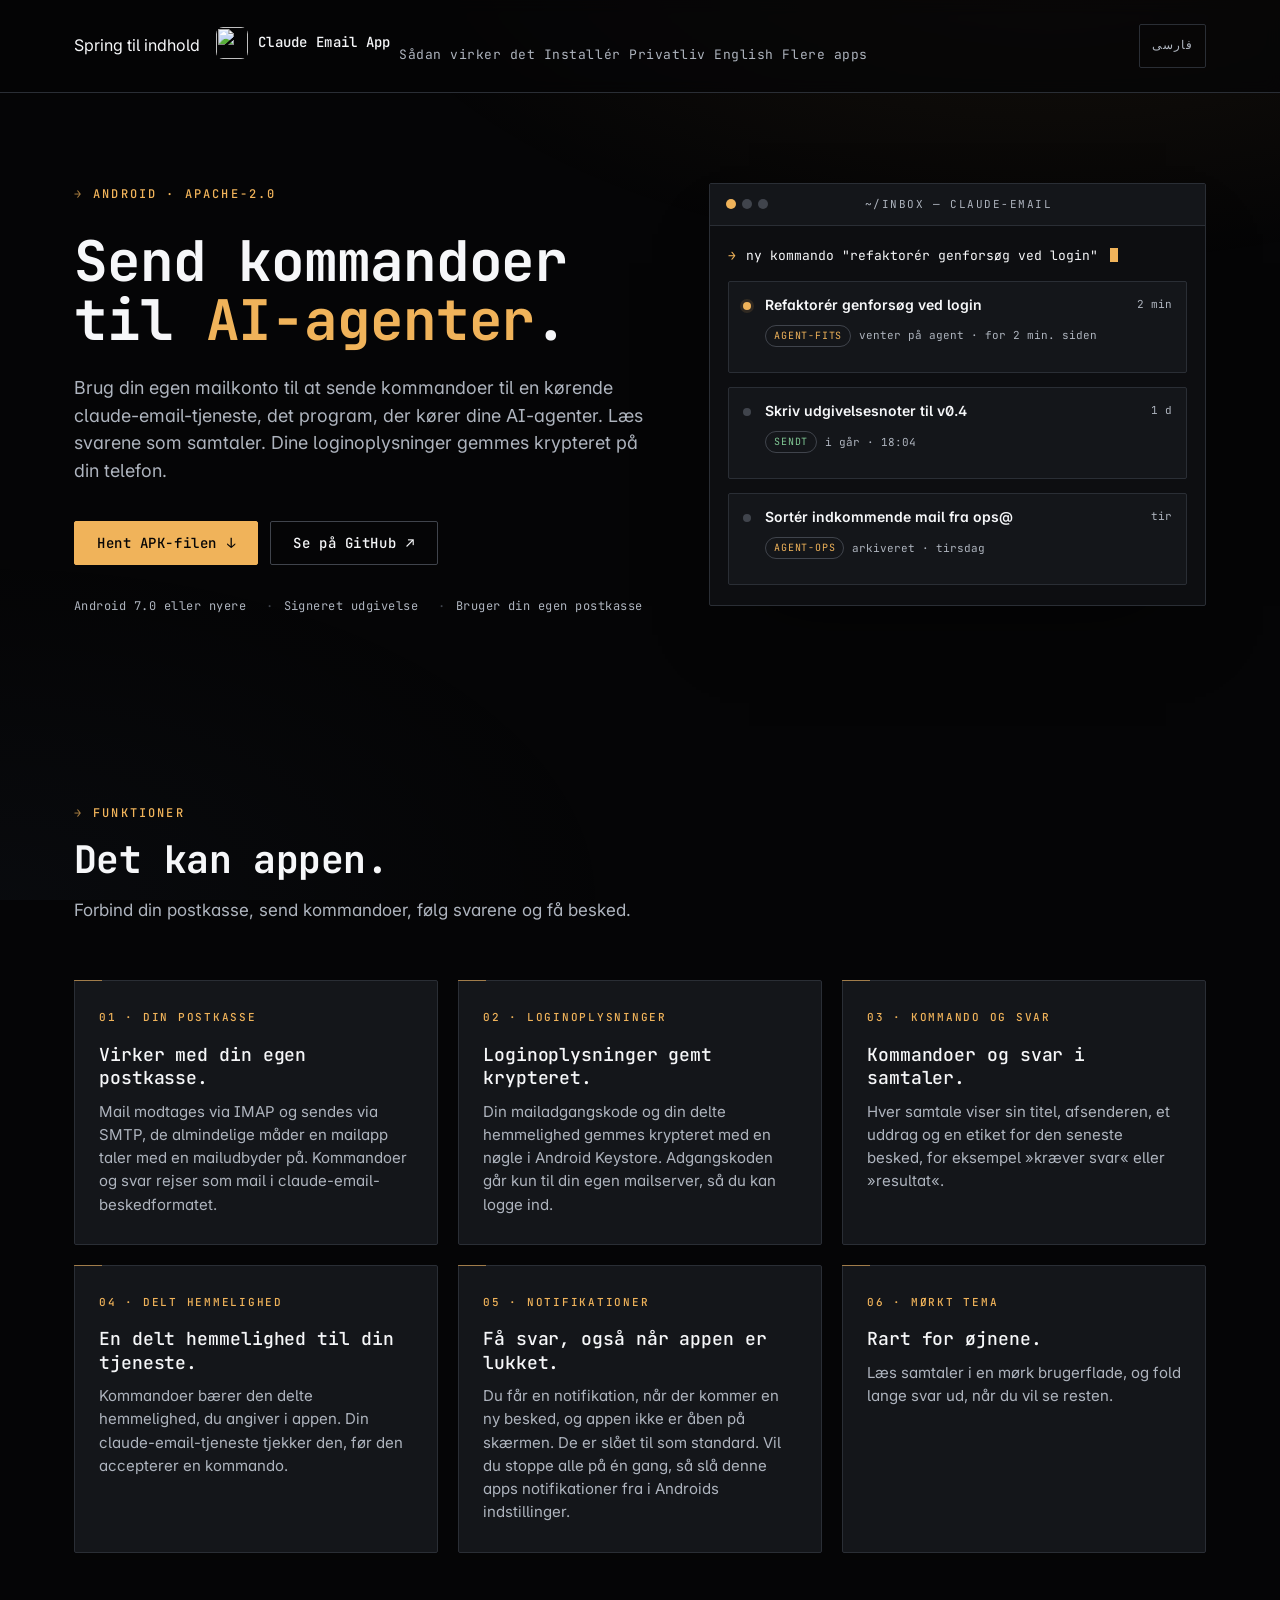
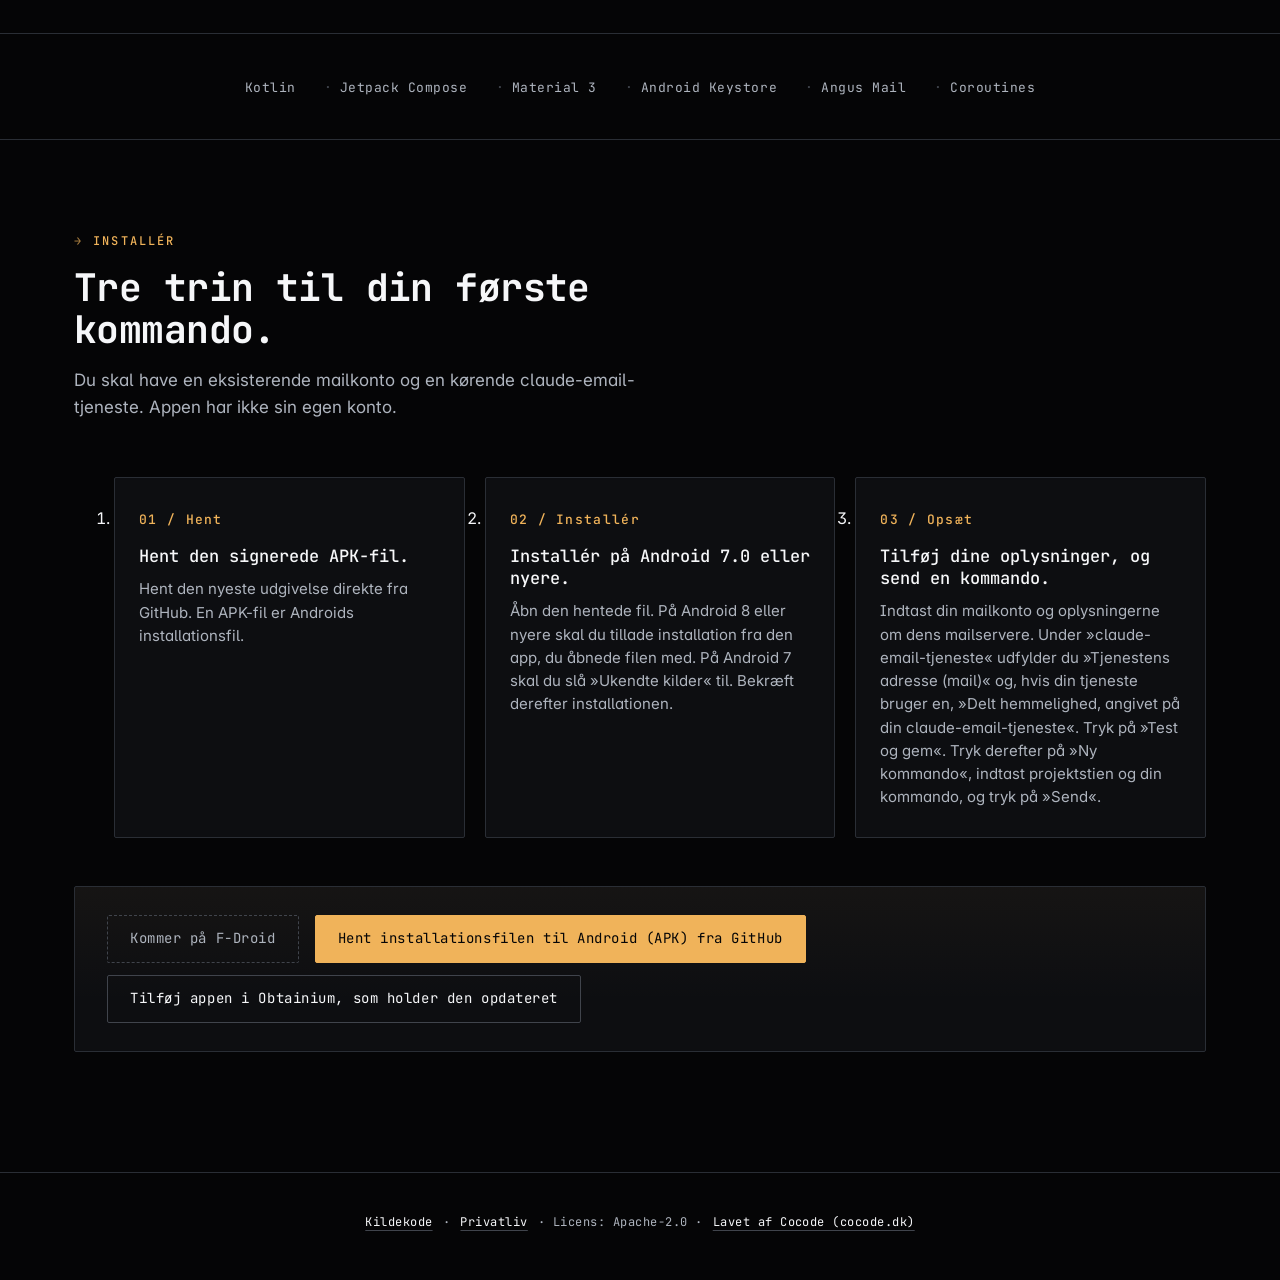
==== commit 1d8c6fce: "fix: Codex findings on the translation (privacy page, install steps, Persian page) Each finding was " ====
--- a/website/da/index.html
+++ b/website/da/index.html
@@ -267,7 +267,7 @@
           <li class="step">
             <span class="step-number">03 / Opsæt</span>
             <h3 class="step-title">Tilføj dine oplysninger, og send en kommando.</h3>
-            <p class="step-body">Indtast din mailkonto og oplysningerne om dens mailservere, og tryk på &raquo;Test og gem&laquo;. Tryk derefter på &raquo;Ny kommando&laquo;, indtast projektstien og din kommando, og tryk på &raquo;Send&laquo;.</p>
+            <p class="step-body">Indtast din mailkonto og oplysningerne om dens mailservere. Under &raquo;claude-email-tjeneste&laquo; udfylder du &raquo;Tjenestens adresse (mail)&laquo; og, hvis din tjeneste bruger en, &raquo;Delt hemmelighed, angivet på din claude-email-tjeneste&laquo;. Tryk på &raquo;Test og gem&laquo;. Tryk derefter på &raquo;Ny kommando&laquo;, indtast projektstien og din kommando, og tryk på &raquo;Send&laquo;.</p>
           </li>
         </ol>
 
--- a/website/styles.css
+++ b/website/styles.css
@@ -634,6 +634,11 @@
   font-family: "Vazirmatn", var(--sans);
   line-height: 1.85;
 }
+[dir="rtl"] .install-box .install a,
+[dir="rtl"] .install-box .install .fdroid-soon {
+  font-family: "Vazirmatn", var(--sans);
+  letter-spacing: 0;
+}
 [dir="rtl"] .feature::before { inset-inline-start: -1px; }
 
 /* Reduced motion --------------------------------------------------------- */
